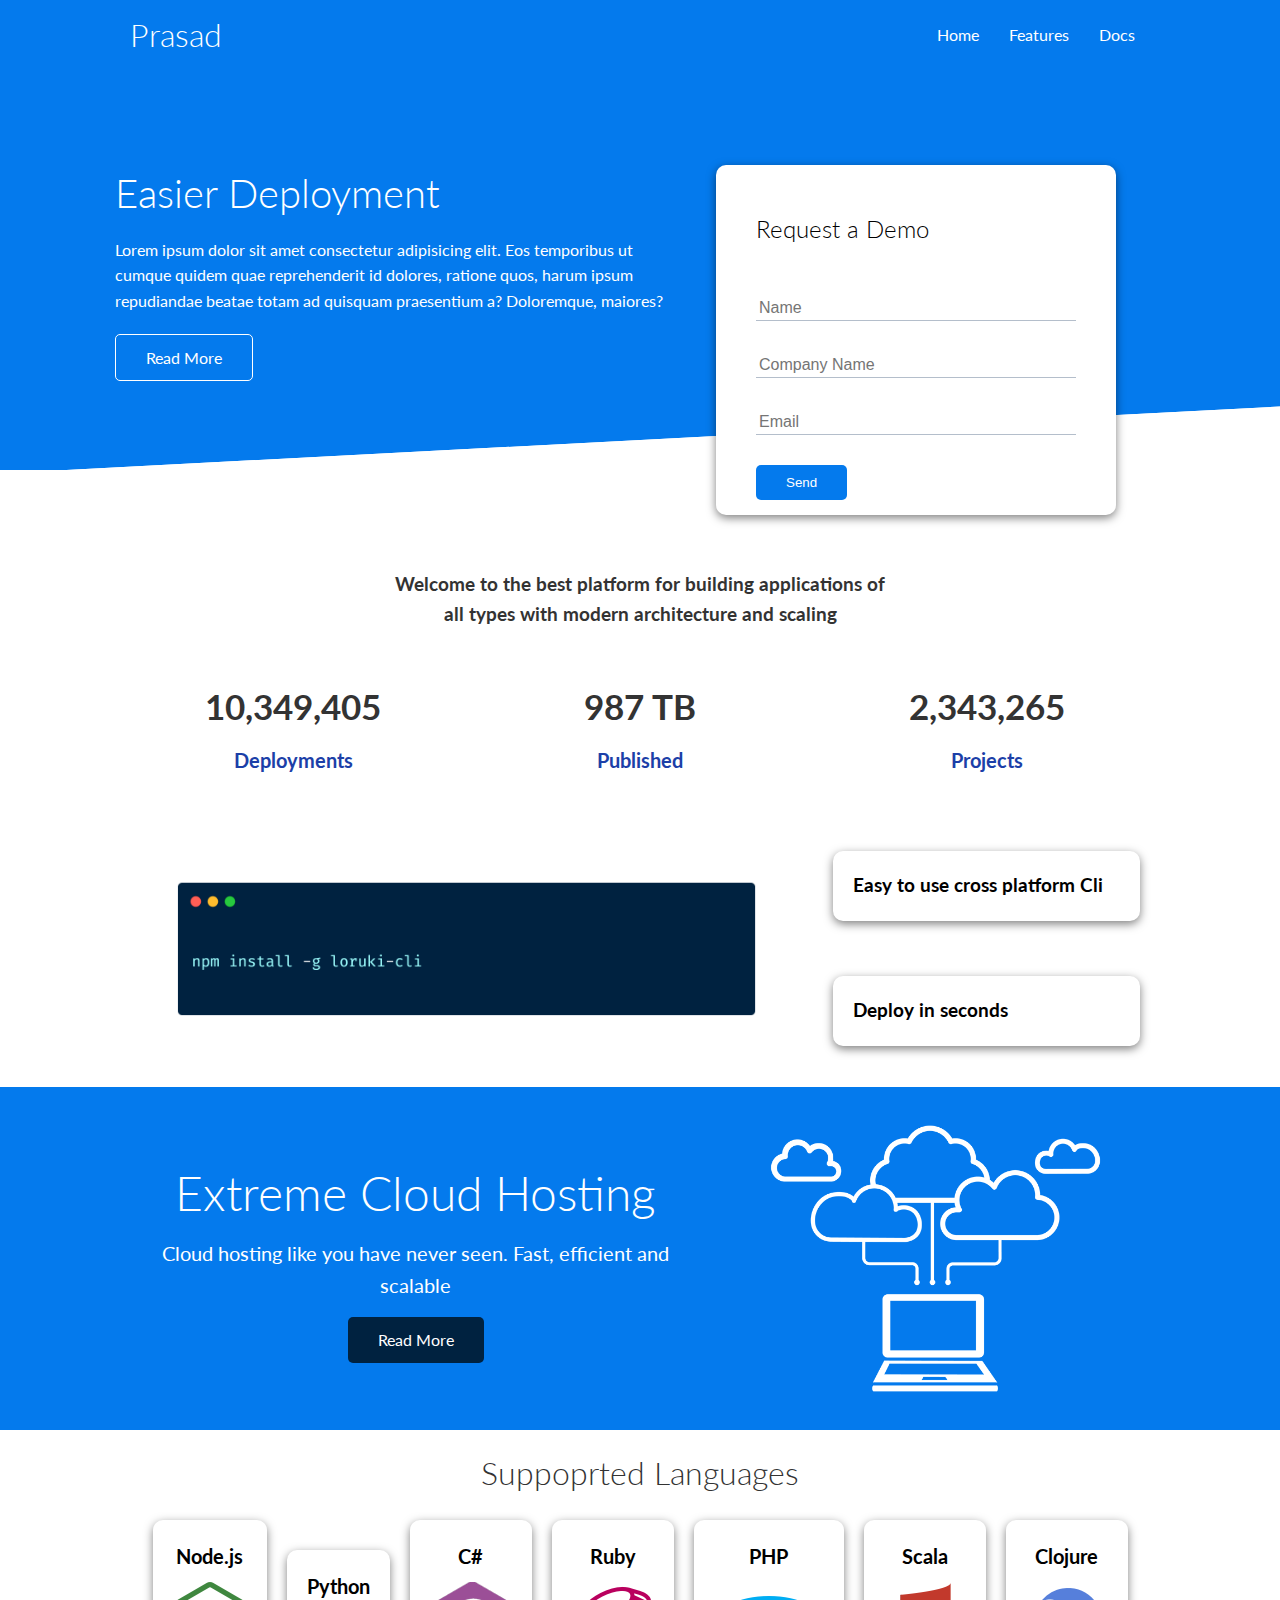
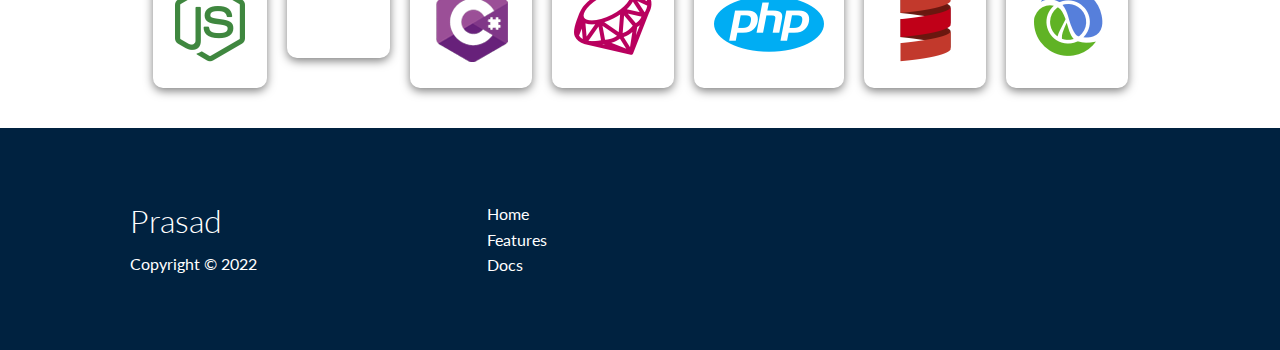
==== index.html @ 12ebd2e6 "first commit" ====
<!DOCTYPE html>
<html lang="en">
<head>
    <meta charset="UTF-8">
    <meta http-equiv="X-UA-Compatible" content="IE=edge">
    <meta name="viewport" content="width=device-width, initial-scale=1.0">
    <link rel="stylesheet" href="css/utilities.css">
    <link rel="stylesheet" href="css/style.css">
    <link rel="stylesheet" href="https://cdnjs.cloudflare.com/ajax/libs/font-awesome/6.2.0/css/all.min.css" integrity="sha512-xh6O/CkQoPOWDdYTDqeRdPCVd1SpvCA9XXcUnZS2FmJNp1coAFzvtCN9BmamE+4aHK8yyUHUSCcJHgXloTyT2A==" crossorigin="anonymous" referrerpolicy="no-referrer" />
    <title>Prasad | Cloud Hosting For Everyone</title>
</head>
<body>
    <!-- Navbar -->
    <div class="navbar">
        <div class="container flex">
            <h1 class="logo">Prasad</h1>
            <nav>
                <ul>
                    <li><a href="index.html">Home</a></li>
                    <li><a href="features.html">Features</a></li>
                    <li><a href="docs.html">Docs</a></li>
                </ul>
            </nav>
        </div>
    </div>
    <!-- Showcase -->
    <section class="showcase">
        <div class="container grid">
            <div class="showcase-text">
                <h1>Easier Deployment</h1>
                <p>Lorem ipsum dolor sit amet consectetur adipisicing elit. Eos temporibus ut cumque quidem quae reprehenderit id dolores, ratione quos, harum ipsum repudiandae beatae totam ad quisquam praesentium a? Doloremque, maiores?</p>
                <a href="features.html" class="btn btn-outline">Read More</a>
            </div>
            <div class="showcase-form card">
                <h2>Request a Demo</h2>
                <form name="contact" method="POST" netlify-honeypot="bot-field" data-netlify="true">
                    <input type="hidden" name="form-name" value="contact">
                    <p class="hidden">
                        <label>
                          Don’t fill this out if you’re human: <input name="bot-field" />
                        </label>
                      </p>
                    <div class="form-control">
                        <input type="text" name="name" placeholder="Name" required>
                    </div>
                    <div class="form-control">
                        <input type="text" name="company" placeholder="Company Name" required>
                    </div>
                    <div class="form-control">
                        <input type="email" name="email" placeholder="Email" required>
                    </div>
                    <input type="submit" value="Send" class="btn btn-primary">
                </form>
            </div> 
       
        </div>
    </section>
    <!-- stats -->
    <section class="stats">
        <div class="container">
            <h3 class="stats-heading text-center my-1">
            Welcome to the best platform for building applications of all types with modern architecture and scaling
            </h3>
            <div class="grid grid-3 text-center my-4">
                <div>
                    <i class="fas fa-server fa-3x"></i>
                    <h3>10,349,405</h3>
                    <p class="text-secondary">Deployments</p>
                </div>
                <div>
                    <i class="fas fa-upload fa-3x"></i>
                    <h3>987 TB</h3>
                    <p class="text-secondary">Published</p>
                </div>
                <div>
                    <i class="fas fa-project-diagram fa-3x"></i>
                    <h3>2,343,265</h3>
                    <p class="text-secondary">Projects</p>
                </div>
            </div>
        </div>
    </section>
    <!-- Cli -->
    <section class="cli">
        <div class="container grid">
            <img src="images/cli.png" alt="">
            <div class="card">
                <h3>Easy to use cross platform Cli</h3>
            </div>
            <div class="card">
                <h3>Deploy in seconds</h3>
            </div>
        </div>
    </section>
    <section class="cloud bg-primary my-2 py-2">
        <div class="container grid">
            <div class="text-center">
                <h2 class="lg">Extreme Cloud Hosting</h2>
                <p class="lead my-1">Cloud hosting like you have never seen. Fast, efficient and scalable</p>
                <a href="features.html" class="btn btn-dark">Read More</a>
            </div>
            <img src="images/cloud.png" alt="">
            
            </div>
        </div>
    </section>

    <!-- Languages -->
    <section class="languages">
        <h2 class="md text-center my2">
            Suppoprted Languages
        </h2>
        <div class="container flex">
            <div class="card">
                <h4>Node.js</h4>
                <img src="images/logos/node.png" alt="">
            </div>
            <div class="card">
                <h4>Python</h4>
                <img src="images/logos/Python.png" alt="">
            </div>
            <div class="card">
                <h4>C#</h4>
                <img src="images/logos/csharp.png" alt="">
            </div>
            <div class="card">
                <h4>Ruby</h4>
                <img src="images/logos/ruby.png" alt="">
            </div>
            <div class="card">
                <h4>PHP</h4>
                <img src="images/logos/php.png" alt="">
            </div>
            <div class="card">
                <h4>Scala</h4>
                <img src="images/logos/scala.png" alt="">
            </div>
            <div class="card">
                <h4>Clojure</h4>
                <img src="images/logos/clojure.png" alt="">
            </div>
        </div>
    </section>
    <!-- Footer -->
    <footer class="footer bg-dark py-5">
        <div class="container grid grid-3">
            <div>
                <h1>Prasad</h1>
                <p>Copyright &copy; 2022</p>
            </div>
            <nav>
                <ul>
                    <li><a href="index.html">Home</a></li>
                    <li><a href="features.html">Features</a></li>
                    <li><a href="docs.html">Docs</a></li>
                </ul>
            </nav>
            <div class="social">
                <a href="#"><i class="fab fa-github fa-2x"></i></a>
                <a href="#"><i class="fab fa-facebook fa-2x"></i></a>
                <a href="#"><i class="fab fa-instagram fa-2x"></i></a>
                <a href="#"><i class="fab fa-twitter fa-2x"></i></a>
            </div>
        </div>
    </footer>

</body>
</html>
---- css/utilities.css ----
/* Utilities */
.container {
    max-width: 1100px;
    margin: 0 auto;
    /* overflow: auto; */
    padding: 0px 40px;
}
.card {
    background-color: #fff;
    border-radius: 10px;
    box-shadow: 0 3px 10px rgba(0,0,0,.5);
    padding: 20px;
    margin: 10px;
    color: black;
}
.btn {
    display: inline-block;
    padding: 10px 30px;
    background-color: var(--primary-color);
    color: #fff;
    cursor: pointer;
    border: none;
    border-radius: 5px;
    
}
.btn:hover {
    transform: scale(0.98);
}


/* Backgrounds & Coloured buttons */
.bg-primary,
.btn-primary {
    background-color: var(--primary-color);
    color: #fff ;
}

.bg-secondary,
.btn-secondary {
    background-color: var(--secondary-color);
    color: #fff ;
} 

.bg-dark,
.btn-dark {
    background-color: var(--dark-color);
    color: #fff ;
}
.bg-light,
.btn-light {
    background-color: var(--light-color);
    color: #333 ;
}
/* Text colors */
.text-primary{
    color: var(--primary-color);
}

.text-secondary{
    color: var(--secondary-color);
} 

.text-dark{
    color: var(--dark-color);
}
.text-light{
    color: var(--light-color);
}
/* Text sizes */
.lead {
    font-size: 20px;
}
.sm {
    font-size: 1rem;
}
.md {
    font-size: 2rem;
}
.lg {
    font-size: 3rem;
}
.xl {
    font-size: 4rem;
}
.text-center {
    text-align: center;
}

/* Alert */
.alert {
    background-color: var(--light-color);
    padding: 10px 20px;
    font-weight: bold;
    margin: 15px 0;
}
.alert i {
    margin-right: 10px;
}
.alert-success {
    background-color: var(--success-color);
    color: #fff;
}    
.alert-error {
    background-color: var(--error-color);
    color: #fff;
}    
.btn-outline {
    border: 1px solid #fff;
    background-color: transparent;
}

.flex {
    display: flex;
    justify-content:center;
    align-items: center;
    height: 100%;
}

.grid {
    display: grid;
    grid-template-columns: repeat(2, 1fr);
    gap: 20px;
    justify-content:center;
    align-items: center;
    height: 100%;
   
}

.grid-3 {
       grid-template-columns: repeat(3, 1fr);
}

 /* Margin */
 .my-1 {
    margin: 1rem 0;
 }
 .my-2 {
    margin: 1.5rem 0;
 }
 .my-3 {
    margin: 2rem 0;
 }
 .my-4 {
    margin: 3rem 0;
 }
 .my-5 {
    margin: 4rem 0;
 }

 .m-1 {
    margin: 1rem;
 }
 .m-2 {
    margin: 1.5rem;
 }
 .m-3 {
    margin: 2rem;
 }
 .m-4 {
    margin: 3rem;
 }
 .m-5 {
    margin: 4rem;
 } 

  /* Padding */
  .py-1 {
    padding: 1rem 0;
 }
 .py-2 {
   padding: 1.5rem 0;
 }
 .py-3 {
   padding: 2rem 0;
 }
 .py-4 {
   padding: 3rem 0;
 }
 .py-5 {
   padding: 4rem 0;
 }

 .p-1 {
    padding: 1rem;
 }
 .p-2 {
   padding: 1.5rem;
 }
 .p-3 {
   padding: 2rem;
 }
 .p-4 {
   padding: 3rem;
 }
 .p-5 {
   padding: 4rem;
 }
---- css/style.css ----
@import url('https://fonts.googleapis.com/css2?family=Lato:wght@300&display=swap');
:root {
    --primary-color:#047aed;
    --secondary-color:#1c3fa8;
    --dark-color:#002240;
    --light-color:#f4f4f4;
    --success-color:#5cb85c;
    --error-color:#d9534f;

}

* {
    box-sizing: border-box;
    padding: 0px;
    margin: 0px;
}

body {
    font-family: 'lato' , sans-serif;
    color: #333;
    line-height: 1.6;
}

ul {
    list-style-type: none;
}
a {
    text-decoration: none;
    color: #333;
}
h1,h2 {
    font-weight: 300;
    line-height: 1.2;
    margin: 10px 0px;
}
p {
    margin: 10px 0px;
}
img {
    width: 100%;
}
code,
pre {
    background: #333;
    color:#fff;
    padding: 10px;
}
.hidden {
    visibility: hidden;
    height: 0;
}
/* Navbar */
.navbar {
    background-color: var(--primary-color);
    color: #fff;
    height: 70px;
}
.navbar .flex {
    justify-content: space-between;
}
.navbar ul {
    display: flex;
}
.navbar a {
    color: #fff;
    padding: 10px;
    margin: 0px 5px;
}
.navbar a:hover{
    border-bottom: 2px #fff solid;
}




/* Showcase */
.showcase {
    height: 400px;
    background-color: var(--primary-color);
    color: #fff;
    position: relative;
}
.showcase h1 {
    font-size: 40px;
}
.showcase p {
    margin: 20px 0px;
}
.showcase .grid {
    overflow: visible;
    grid-template-columns: 55% 45%;
    gap: 30px;
}

.showcase-text {
    animation: slideInFromLeft 1s ease-in;
}
.showcase-form{
    position: relative;
    top: 70px;
    height: 350px;
    width: 400px;
    padding: 40px;
    z-index: 100;
    animation: slideInFromRight 1s ease-in;
}
 .showcase-form .form-control {
    margin: 30px 0;
 }

.showcase-form input[type='text'],
.showcase-form input[type='email']{
    border: 0;
    border-bottom: 1px solid #b4becb;
    width: 100%;
    padding: 3px;
    font-size: 16px;
}

.showcase-form input:focus{
    outline: none;
}
.showcase::before,
.showcase::after{
    content: '';
    position: absolute;
    height: 100px;
    background-color: #fff;
    bottom: -70px;
    right: 0;
    left: 0;
    transform: skewY(-3deg);
    -webkit-transform: skewY(-3deg);
    -moz-transform: skewY(-3deg);
    -ms-transform: skewY(-3deg);
}
/* Stats */
.stats {
    padding-top: 100px;
    animation: slideInFromBottom 1s ease-in;
}

.stats-heading {
    max-width: 500px;
    margin: auto;
}
 .stats .grid h3 {
    font-size: 35px;
 }
 .stats .grid p {
    font-size: 20px;
    font-weight: bold;
 }

 /* Cli */
 .cli .grid {
    grid-template-columns: repeat(3, 1fr);
    grid-template-rows: repeat(2, 1fr);
 }

 .cli .grid > *:first-child {
    grid-column: 1 / span 2;
    grid-row: 1 / span 2;

 }

 /* Cloud */

 .cloud .grid {
    grid-template-columns: 4fr 3fr;
}
/* Languages */
.languages .flex {
    flex-wrap: wrap;
}
.languages .card {
    text-align: center;
    margin: 18px 10px 40px;
    transition: transform .2s ease-in;
}
.languages .card h4{
    font-size: 20px;
    margin-bottom: 10px;
}

.languages .card:hover {
    transform: translateY(-15px);
}
/* Features */
.features-head img,
.docs-head img {
    width: 200px;
    justify-self: flex-end;
}

.features-sub-head img,
.docs-sub-head img {
    width: 300px;
    justify-self: flex-end;
}

.features-main .card > i {
    margin-right: 20px;
}
.features-main .grid {
    padding: 30px;
}
.features-main .grid > *:nth-child(1) {
    grid-column: 1 / span 3;
}
.features-main .grid > *:nth-child(2) {
    grid-column: 1 / span 2;
}

/* Docs */ 
.docs-main h3 {
    margin: 20px 0;
}
.docs-main .grid {
    grid-template-columns: 1fr 2fr;
    align-items: flex-start;
}
 .docs-main nav li {
    font-size: 17px;
    padding-bottom: 5px;
    margin-bottom: 5px;
    border-bottom: 1px solid #ccc;
 }
 .docs-main a:hover {
    font-weight: bold;
   
 }

/* Footer */
.footer a {
    color: #fff;
    margin: 0 10px;
}

/* Animations */
 @keyframes slideInFromLeft {
    0% {
        transform: translateX(-100%);
    }
    100% {
        transform: translateX(0);
    }
 }

 @keyframes slideInFromRight {
    0% {
        transform: translateX(100%);
    }
    100% {
        transform: translateX(0);
    }
 }
 @keyframes slideInFromTop {
    0% {
        transform: translateY(-100%);
    }
    100% {
        transform: translateX(0);
    }
 }
 @keyframes slideInFromBottom {
    0% {
        transform: translateY(100%);
    }
    100% {
        transform: translateY(0);
    }
 }
/* Tablets and under */
@media(max-width:768px) {
    .grid,
    .showcase .grid,
    .cli .grid,
    .cloud .grid,
    .features-main .grid,
    .docs-main .grid {
        grid-template-columns: 1fr;
        grid-template-rows: 1fr;
}
.showcase {
    height: auto;
}    
 
.showcase-text {
   text-align: center;
   margin-top: 40px;
}  
.showcase-form {
    justify-self: center;
    margin: auto;
}
.cli .grid > *:first-child {
    grid-column: 1 ;
    grid-row: 1;
 }
 .features-head,
 .features-sub-head,
 .docs-head {
    text-align: center;
 }
 .features-head img,
 .features-sub-head img,
 .docs-head img{
    justify-self: center;
 }
 .features-main .grid > *:first-child {
    grid-column: 1 ;
 }
 .features-main .grid > *:nth-child(2) {
    grid-column: 1 ;
    grid-row: 1;
 }
 .showcase-text {
    animation: slideInFromTop 1s ease-in;
}
.showcase-form{
    animation: slideInFromBottom 1s ease-in;
}

}


/* Mobile */
@media(max-width:500px) {
.navbar {
    height: 110px;    
}
.navbar .flex {
    flex-direction: column;
}
.navbar ul {
    padding: 10px;
    background-color: rgba(0,0,0,0.1);
}
}
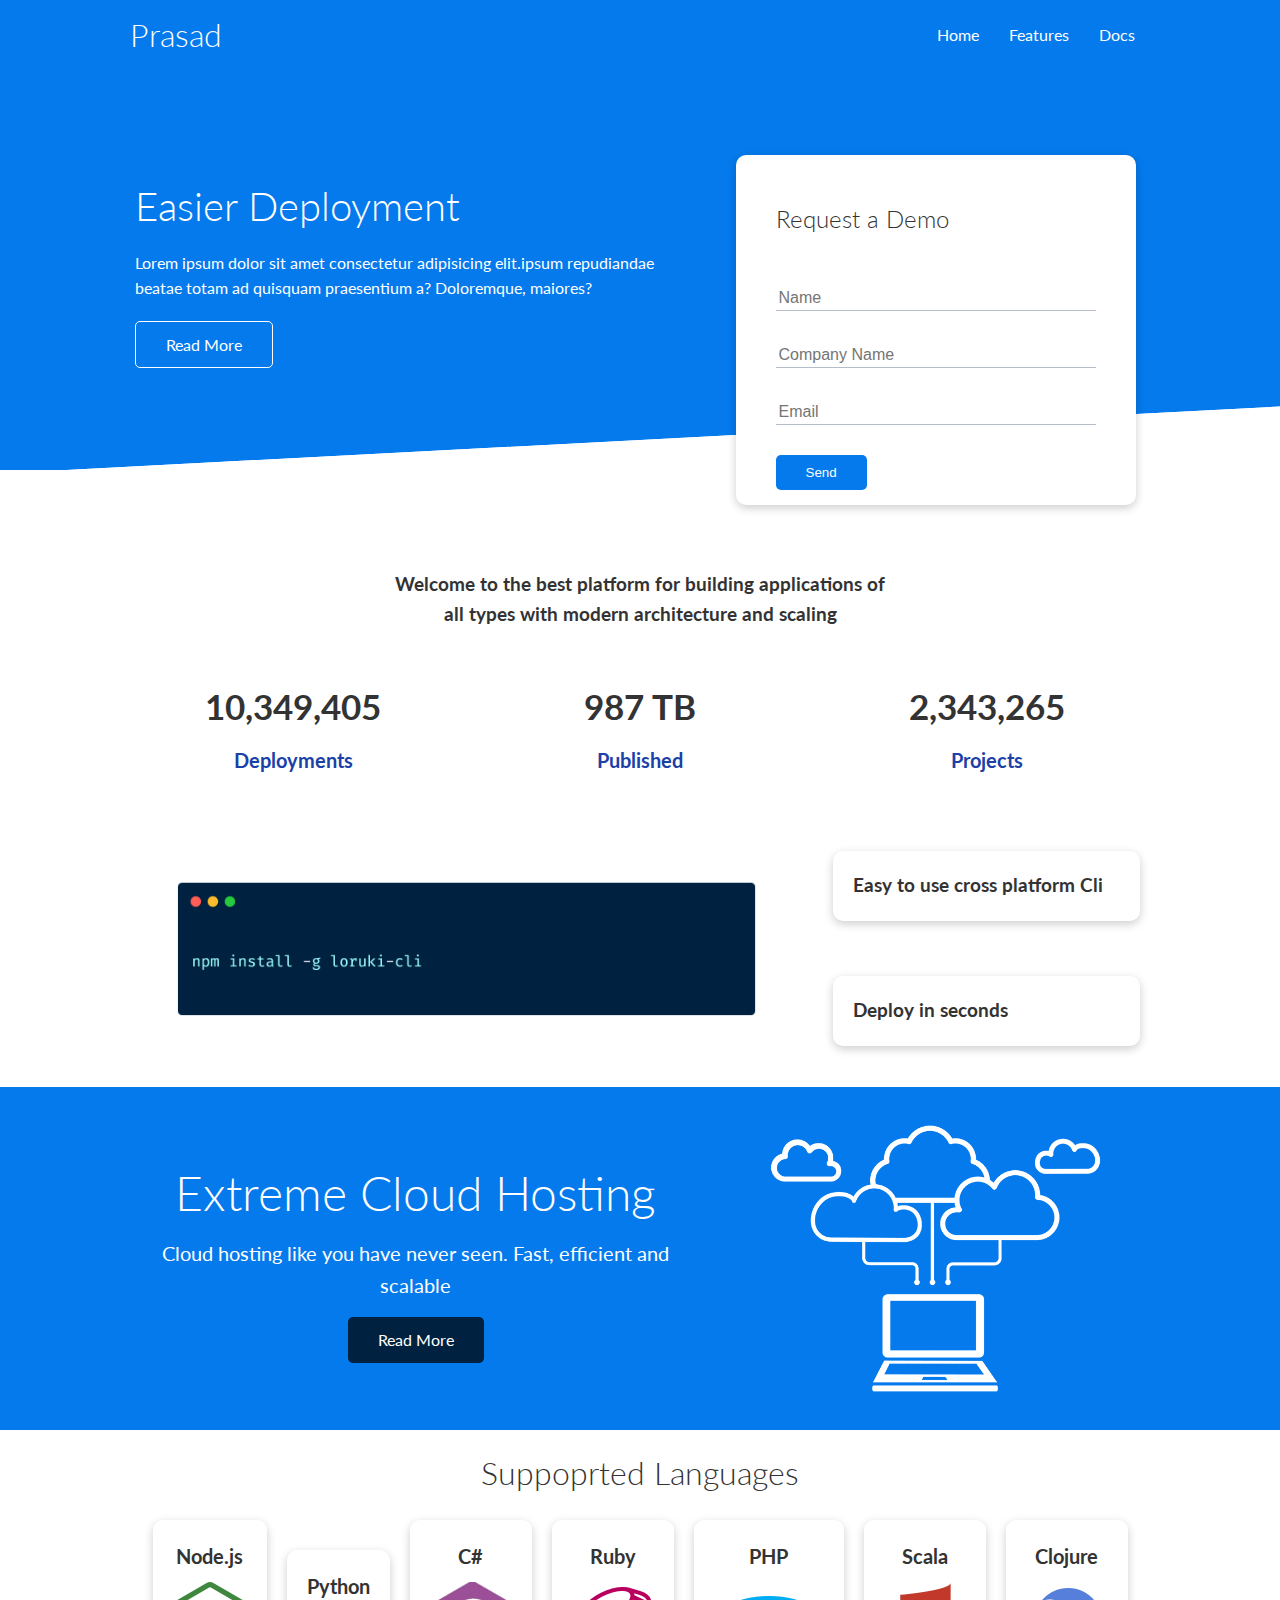
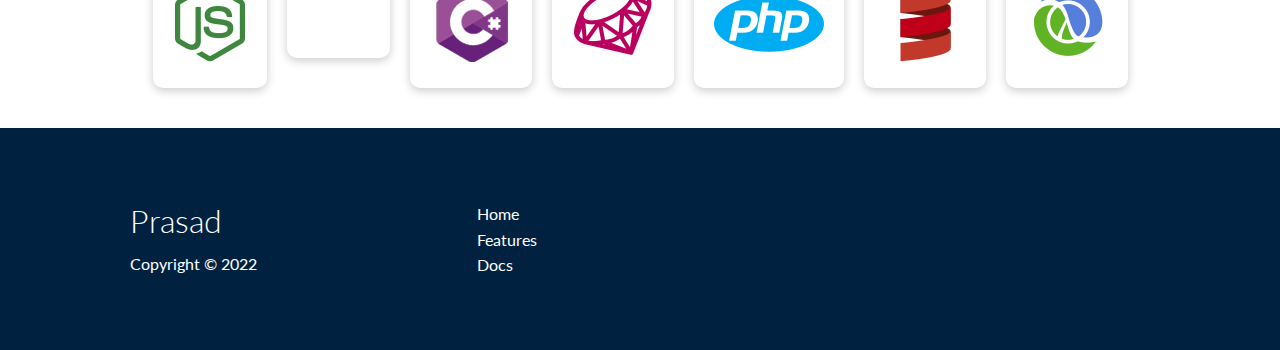
==== commit b8660153: "Modified css etc" ====
--- a/index.html
+++ b/index.html
@@ -28,7 +28,7 @@
         <div class="container grid">
             <div class="showcase-text">
                 <h1>Easier Deployment</h1>
-                <p>Lorem ipsum dolor sit amet consectetur adipisicing elit. Eos temporibus ut cumque quidem quae reprehenderit id dolores, ratione quos, harum ipsum repudiandae beatae totam ad quisquam praesentium a? Doloremque, maiores?</p>
+                <p>Lorem ipsum dolor sit amet consectetur adipisicing elit.ipsum repudiandae beatae totam ad quisquam praesentium a? Doloremque, maiores?</p>
                 <a href="features.html" class="btn btn-outline">Read More</a>
             </div>
             <div class="showcase-form card">
--- a/css/utilities.css
+++ b/css/utilities.css
@@ -2,16 +2,16 @@
 .container {
     max-width: 1100px;
     margin: 0 auto;
-    /* overflow: auto; */
+    overflow: auto;
     padding: 0px 40px;
 }
 .card {
     background-color: #fff;
     border-radius: 10px;
-    box-shadow: 0 3px 10px rgba(0,0,0,.5);
+    box-shadow: 0 3px 10px rgba(0,0,0,.20);
     padding: 20px;
     margin: 10px;
-    color: black;
+    color: #333;
 }
 .btn {
     display: inline-block;
--- a/css/style.css
+++ b/css/style.css
@@ -9,6 +9,9 @@
 
 }
 
+:host, :root {
+    --fa-font-regular: normal 400 1em/1 "Font Awesome 6 Free";
+}
 * {
     box-sizing: border-box;
     padding: 0px;
@@ -88,7 +91,7 @@
 }
 .showcase .grid {
     overflow: visible;
-    grid-template-columns: 55% 45%;
+    grid-template-columns: 55% auto;
     gap: 30px;
 }
 
@@ -97,7 +100,7 @@
 }
 .showcase-form{
     position: relative;
-    top: 70px;
+    top: 60px;
     height: 350px;
     width: 400px;
     padding: 40px;
@@ -234,9 +237,11 @@
 /* Footer */
 .footer a {
     color: #fff;
-    margin: 0 10px;
-}
-
+   
+}
+.footer .social a {
+    margin: 0 10px;   
+}
 /* Animations */
  @keyframes slideInFromLeft {
     0% {
